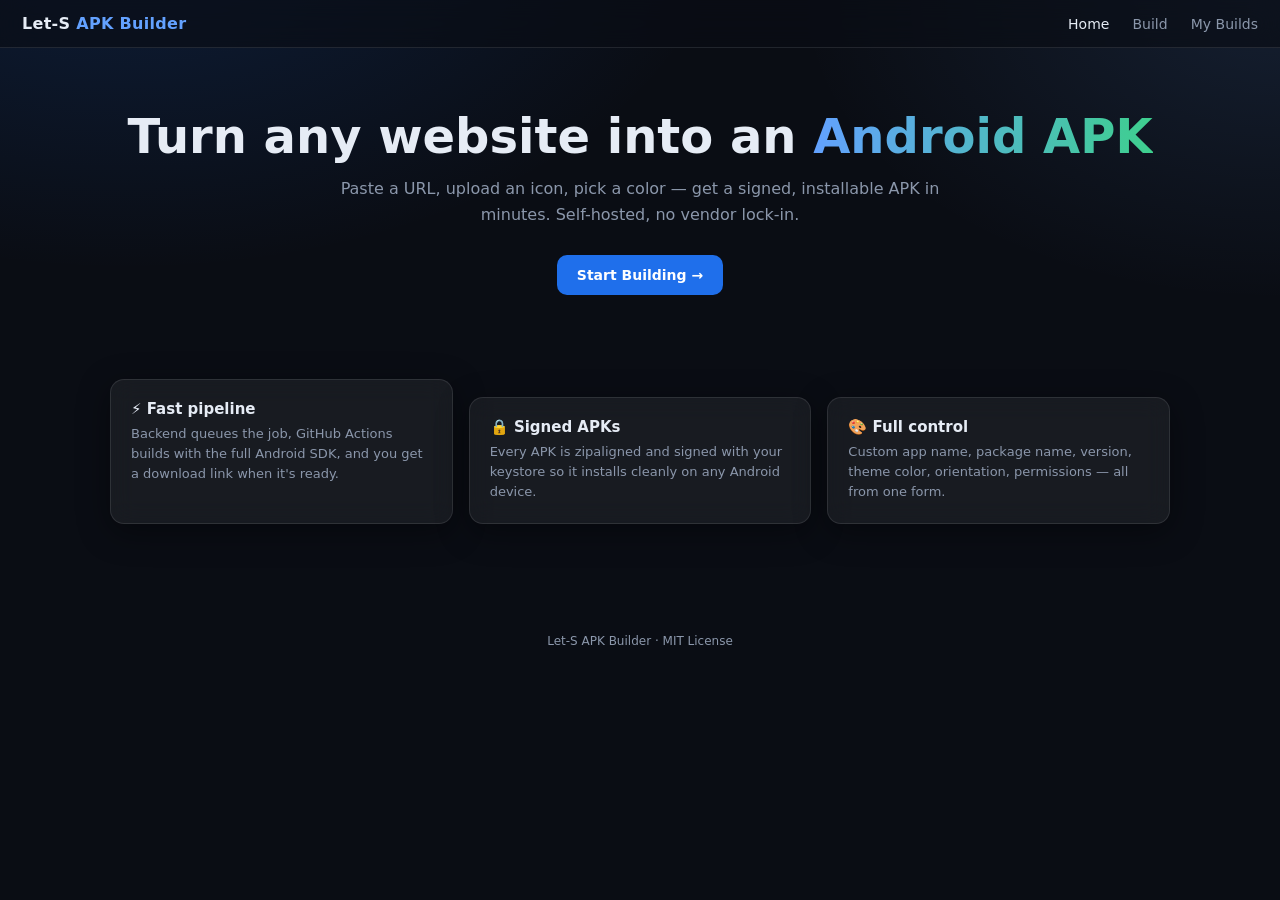
==== index.html @ be1dc7de "Create index.html" ====
<!DOCTYPE html>
<html lang="en">
<head>
<meta charset="UTF-8" />
<meta name="viewport" content="width=device-width, initial-scale=1" />
<title>Let-S APK Builder — Convert any website to an Android APK</title>
<link rel="stylesheet" href="assets/style.css" />
</head>
<body>
<header class="nav">
  <div class="brand">Let-S <span>APK Builder</span></div>
  <nav>
    <a href="index.html" class="active">Home</a>
    <a href="build.html">Build</a>
    <a href="builds.html">My Builds</a>
  </nav>
</header>

<section class="hero">
  <h1>Turn any website into an <span class="grad">Android APK</span></h1>
  <p>Paste a URL, upload an icon, pick a color — get a signed, installable APK in minutes. Self-hosted, no vendor lock-in.</p>
  <a href="build.html" class="btn">Start Building →</a>
</section>

<main class="container container-wide">
  <div class="features">
    <div class="card feature">
      <h3>⚡ Fast pipeline</h3>
      <p>Backend queues the job, GitHub Actions builds with the full Android SDK, and you get a download link when it's ready.</p>
    </div>
    <div class="card feature">
      <h3>🔒 Signed APKs</h3>
      <p>Every APK is zipaligned and signed with your keystore so it installs cleanly on any Android device.</p>
    </div>
    <div class="card feature">
      <h3>🎨 Full control</h3>
      <p>Custom app name, package name, version, theme color, orientation, permissions — all from one form.</p>
    </div>
  </div>
</main>

<footer>Let-S APK Builder · MIT License</footer>
</body>
</html>
---- assets/style.css ----
/* Let-S APK Builder — dark glassmorphism theme */
:root {
  --bg-0: #0a0d14;
  --bg-1: #0f1420;
  --bg-2: #141b2b;
  --glass: rgba(255, 255, 255, 0.06);
  --glass-strong: rgba(255, 255, 255, 0.1);
  --border: rgba(255, 255, 255, 0.1);
  --text: #e6ecf5;
  --muted: #8b97ab;
  --accent: #1f6feb;
  --accent-2: #63a1ff;
  --success: #3ecf8e;
  --danger: #ff5c7a;
  --warning: #f5a524;
  --radius: 14px;
  --shadow: 0 8px 32px rgba(0, 0, 0, 0.4);
  font-family: 'Inter', system-ui, -apple-system, Segoe UI, Roboto, sans-serif;
}
* { box-sizing: border-box; }
html, body { margin: 0; padding: 0; background: var(--bg-0); color: var(--text); min-height: 100vh; }
body {
  background:
    radial-gradient(1000px 600px at 10% -10%, rgba(31,111,235,0.18), transparent 60%),
    radial-gradient(800px 500px at 100% 0%, rgba(99,161,255,0.12), transparent 60%),
    var(--bg-0);
}
a { color: var(--accent-2); text-decoration: none; }
a:hover { text-decoration: underline; }

.container { max-width: 900px; margin: 0 auto; padding: 32px 20px 80px; }
.container-wide { max-width: 1100px; }

header.nav {
  position: sticky; top: 0; z-index: 10;
  display: flex; align-items: center; justify-content: space-between;
  padding: 14px 22px;
  backdrop-filter: blur(14px);
  background: rgba(10, 13, 20, 0.65);
  border-bottom: 1px solid var(--border);
}
header.nav .brand { font-weight: 700; letter-spacing: .3px; }
header.nav .brand span { color: var(--accent-2); }
header.nav nav a { margin-left: 18px; color: var(--muted); font-size: 14px; }
header.nav nav a.active, header.nav nav a:hover { color: var(--text); }

.hero { text-align: center; padding: 60px 20px 20px; }
.hero h1 { font-size: clamp(28px, 5vw, 48px); margin: 0 0 12px; }
.hero h1 .grad {
  background: linear-gradient(90deg, #63a1ff, #3ecf8e);
  -webkit-background-clip: text; background-clip: text; color: transparent;
}
.hero p { color: var(--muted); max-width: 620px; margin: 0 auto 28px; line-height: 1.6; }

.card {
  background: var(--glass);
  border: 1px solid var(--border);
  border-radius: var(--radius);
  padding: 24px;
  box-shadow: var(--shadow);
  backdrop-filter: blur(12px);
}
.card + .card { margin-top: 18px; }

label { display: block; font-size: 13px; color: var(--muted); margin-bottom: 6px; font-weight: 500; }
input[type="text"], input[type="url"], input[type="number"], input[type="email"], input[type="password"], select, textarea {
  width: 100%; padding: 11px 12px;
  background: var(--bg-2); color: var(--text);
  border: 1px solid var(--border); border-radius: 10px;
  font-size: 14px; outline: none; transition: border-color .15s, box-shadow .15s;
}
input:focus, select:focus, textarea:focus { border-color: var(--accent); box-shadow: 0 0 0 3px rgba(31,111,235,0.2); }
input[type="color"] {
  width: 60px; height: 40px; padding: 0; border: 1px solid var(--border);
  border-radius: 10px; background: var(--bg-2); cursor: pointer;
}
input[type="file"] { padding: 10px; background: var(--bg-2); border-radius: 10px; border: 1px dashed var(--border); width: 100%; color: var(--muted); }
input[type="radio"], input[type="checkbox"] { accent-color: var(--accent); }

.grid-2 { display: grid; grid-template-columns: 1fr 1fr; gap: 16px; }
@media (max-width: 640px) { .grid-2 { grid-template-columns: 1fr; } }

.btn {
  display: inline-flex; align-items: center; justify-content: center; gap: 8px;
  padding: 12px 20px; border: none; border-radius: 10px;
  background: var(--accent); color: #fff; font-weight: 600; font-size: 14px;
  cursor: pointer; transition: transform .12s, background .15s, opacity .15s;
}
.btn:hover { background: var(--accent-2); }
.btn:active { transform: translateY(1px); }
.btn.secondary { background: var(--glass-strong); color: var(--text); border: 1px solid var(--border); }
.btn.ghost { background: transparent; color: var(--muted); border: 1px solid var(--border); }
.btn:disabled { opacity: .5; cursor: not-allowed; }
.btn-block { width: 100%; }

.icon-preview {
  width: 96px; height: 96px; border-radius: 20px;
  background: var(--bg-2); border: 1px solid var(--border);
  display: none; object-fit: cover; margin-top: 8px;
}

.status-bar { display: flex; align-items: center; gap: 10px; margin: 8px 0 16px; }
.pill {
  display: inline-flex; align-items: center; gap: 6px;
  padding: 5px 11px; border-radius: 999px; font-size: 12px; font-weight: 600;
  background: var(--glass-strong); border: 1px solid var(--border);
}
.pill.queued { color: var(--muted); }
.pill.building, .pill.signing, .pill.uploading { color: var(--warning); }
.pill.completed { color: var(--success); border-color: rgba(62,207,142,0.4); }
.pill.failed { color: var(--danger); border-color: rgba(255,92,122,0.4); }

.spinner {
  width: 14px; height: 14px; border: 2px solid rgba(255,255,255,0.3);
  border-top-color: #fff; border-radius: 50%;
  animation: spin .8s linear infinite;
}
@keyframes spin { to { transform: rotate(360deg); } }

.progress {
  height: 8px; background: var(--bg-2); border-radius: 999px; overflow: hidden;
  border: 1px solid var(--border); margin: 12px 0;
}
.progress > div {
  height: 100%; background: linear-gradient(90deg, var(--accent), var(--accent-2));
  width: 0%; transition: width .4s ease;
}

.log-box {
  background: #05080f; border: 1px solid var(--border); border-radius: 10px;
  padding: 12px; font-family: ui-monospace, Menlo, monospace; font-size: 12px;
  max-height: 260px; overflow-y: auto; white-space: pre-wrap; color: #a9b7cc;
}

.build-item {
  display: flex; align-items: center; justify-content: space-between;
  padding: 14px 16px; border-bottom: 1px solid var(--border);
}
.build-item:last-child { border-bottom: none; }
.build-item .meta { display: flex; flex-direction: column; gap: 4px; }
.build-item .name { font-weight: 600; }
.build-item .sub { color: var(--muted); font-size: 12px; }

.error-box {
  background: rgba(255,92,122,0.08); border: 1px solid rgba(255,92,122,0.35);
  color: #ffb3c1; padding: 10px 14px; border-radius: 10px; font-size: 13px; margin: 12px 0;
}
.success-box {
  background: rgba(62,207,142,0.08); border: 1px solid rgba(62,207,142,0.35);
  color: #a5f0cf; padding: 10px 14px; border-radius: 10px; font-size: 13px; margin: 12px 0;
}

.features { display: grid; grid-template-columns: repeat(3, 1fr); gap: 16px; margin-top: 32px; }
@media (max-width: 720px) { .features { grid-template-columns: 1fr; } }
.feature { padding: 20px; }
.feature h3 { margin: 0 0 6px; font-size: 15px; }
.feature p { margin: 0; color: var(--muted); font-size: 13px; line-height: 1.55; }

footer { text-align: center; padding: 30px 20px; color: var(--muted); font-size: 12px; }
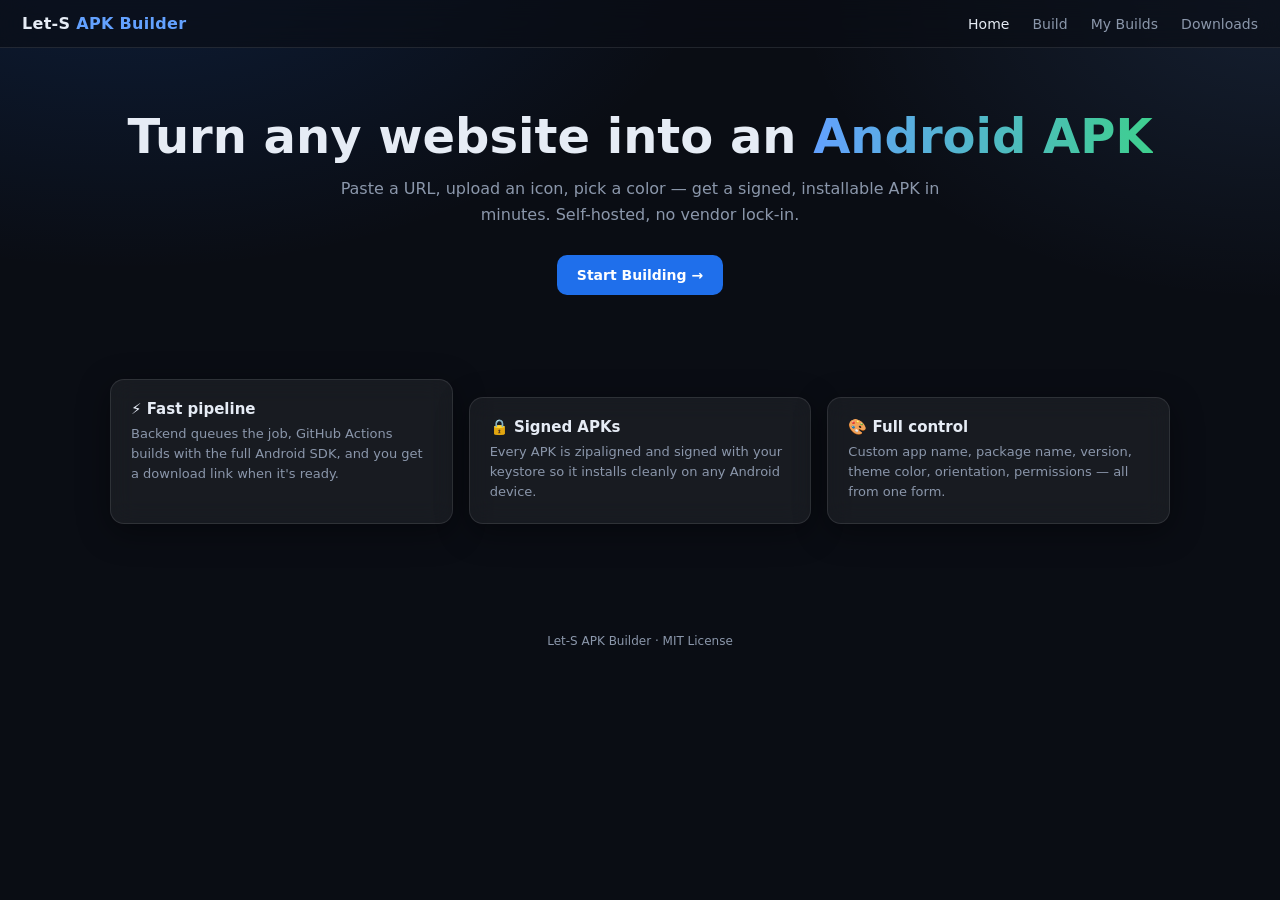
==== commit 3bf50387: "Update index.html" ====
--- a/index.html
+++ b/index.html
@@ -13,6 +13,8 @@
     <a href="index.html" class="active">Home</a>
     <a href="build.html">Build</a>
     <a href="builds.html">My Builds</a>
+  <a href="downloads.html">Downloads</a>
+    </nav>
   </nav>
 </header>
 
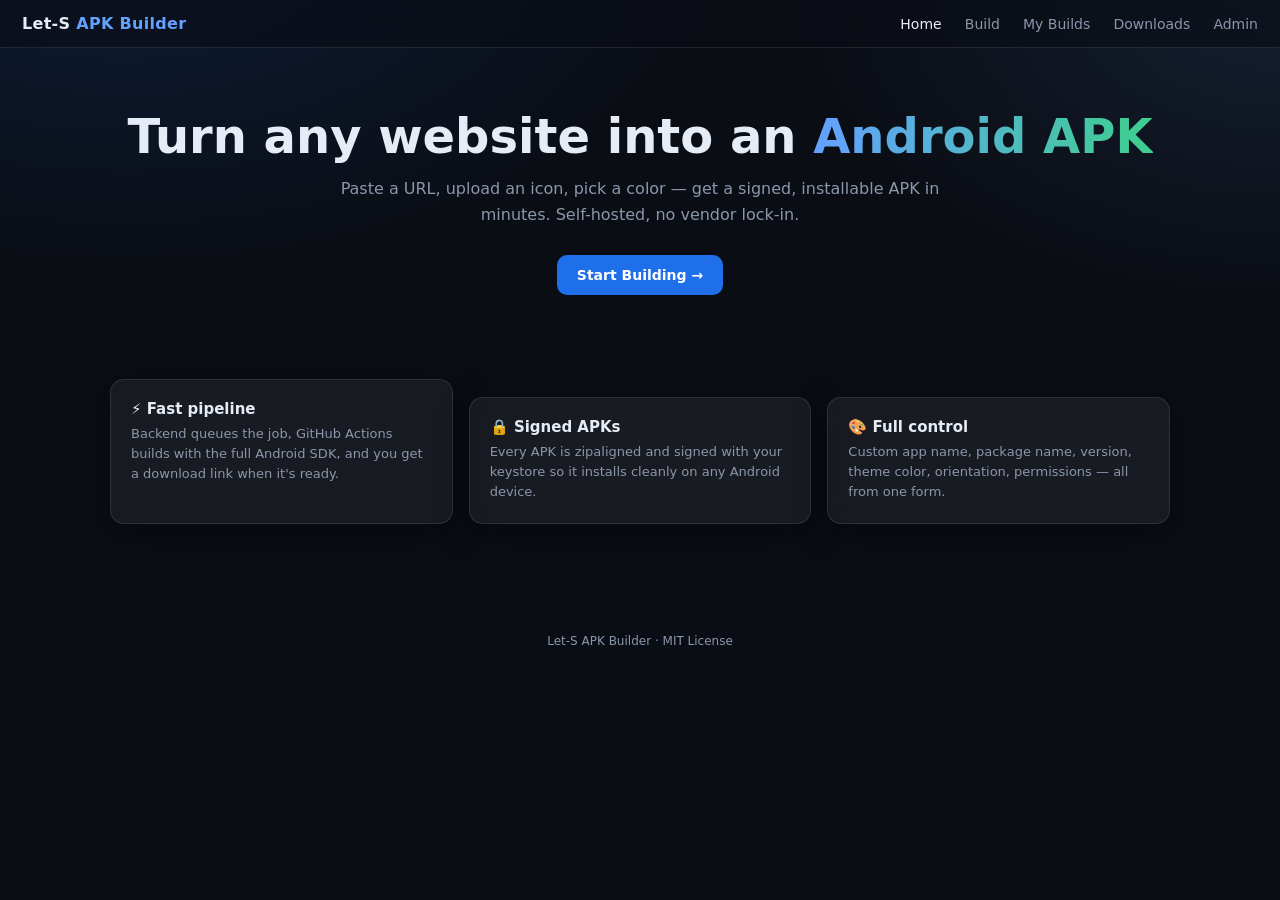
==== commit f7a1bdb6: "Update index.html" ====
--- a/index.html
+++ b/index.html
@@ -14,7 +14,10 @@
     <a href="build.html">Build</a>
     <a href="builds.html">My Builds</a>
   <a href="downloads.html">Downloads</a>
-    </nav>
+  
+  <a href="admin-login.html" id="adminNavLink">Admin</a>
+    
+
   </nav>
 </header>
 
